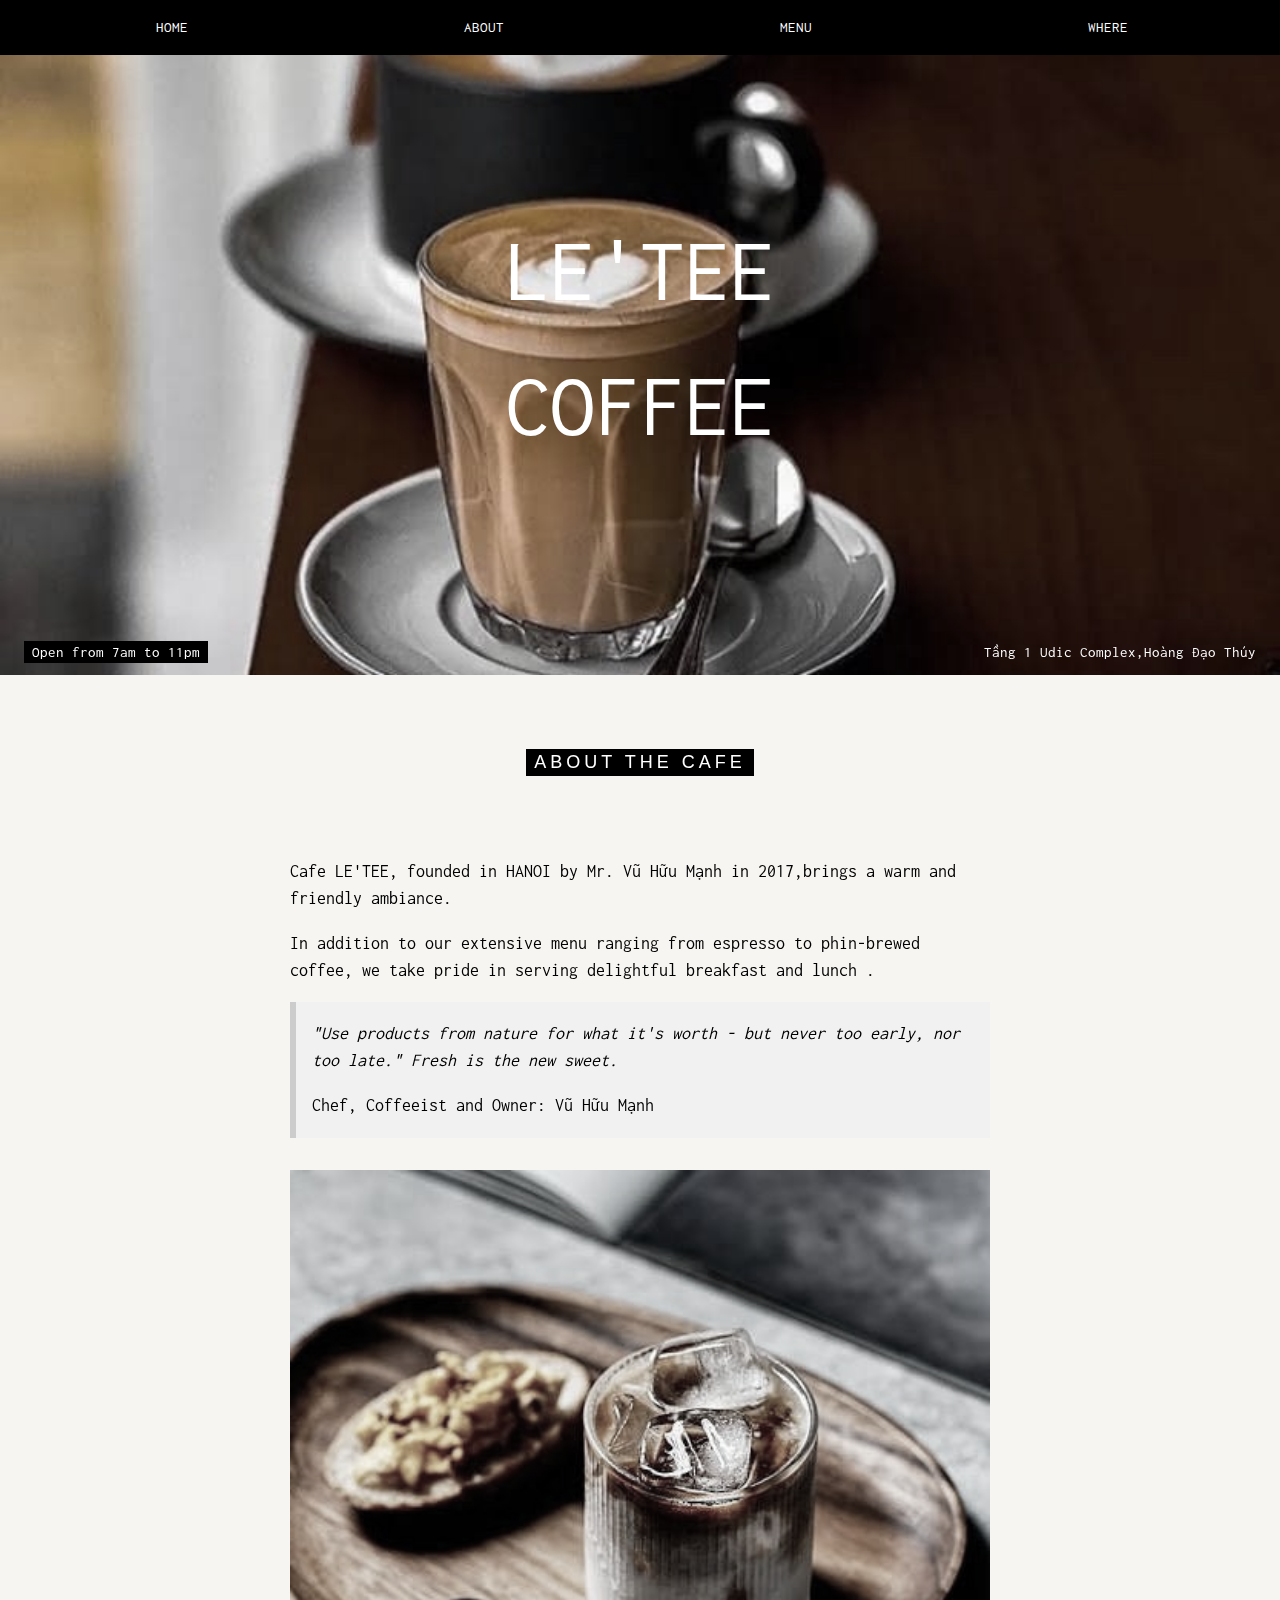
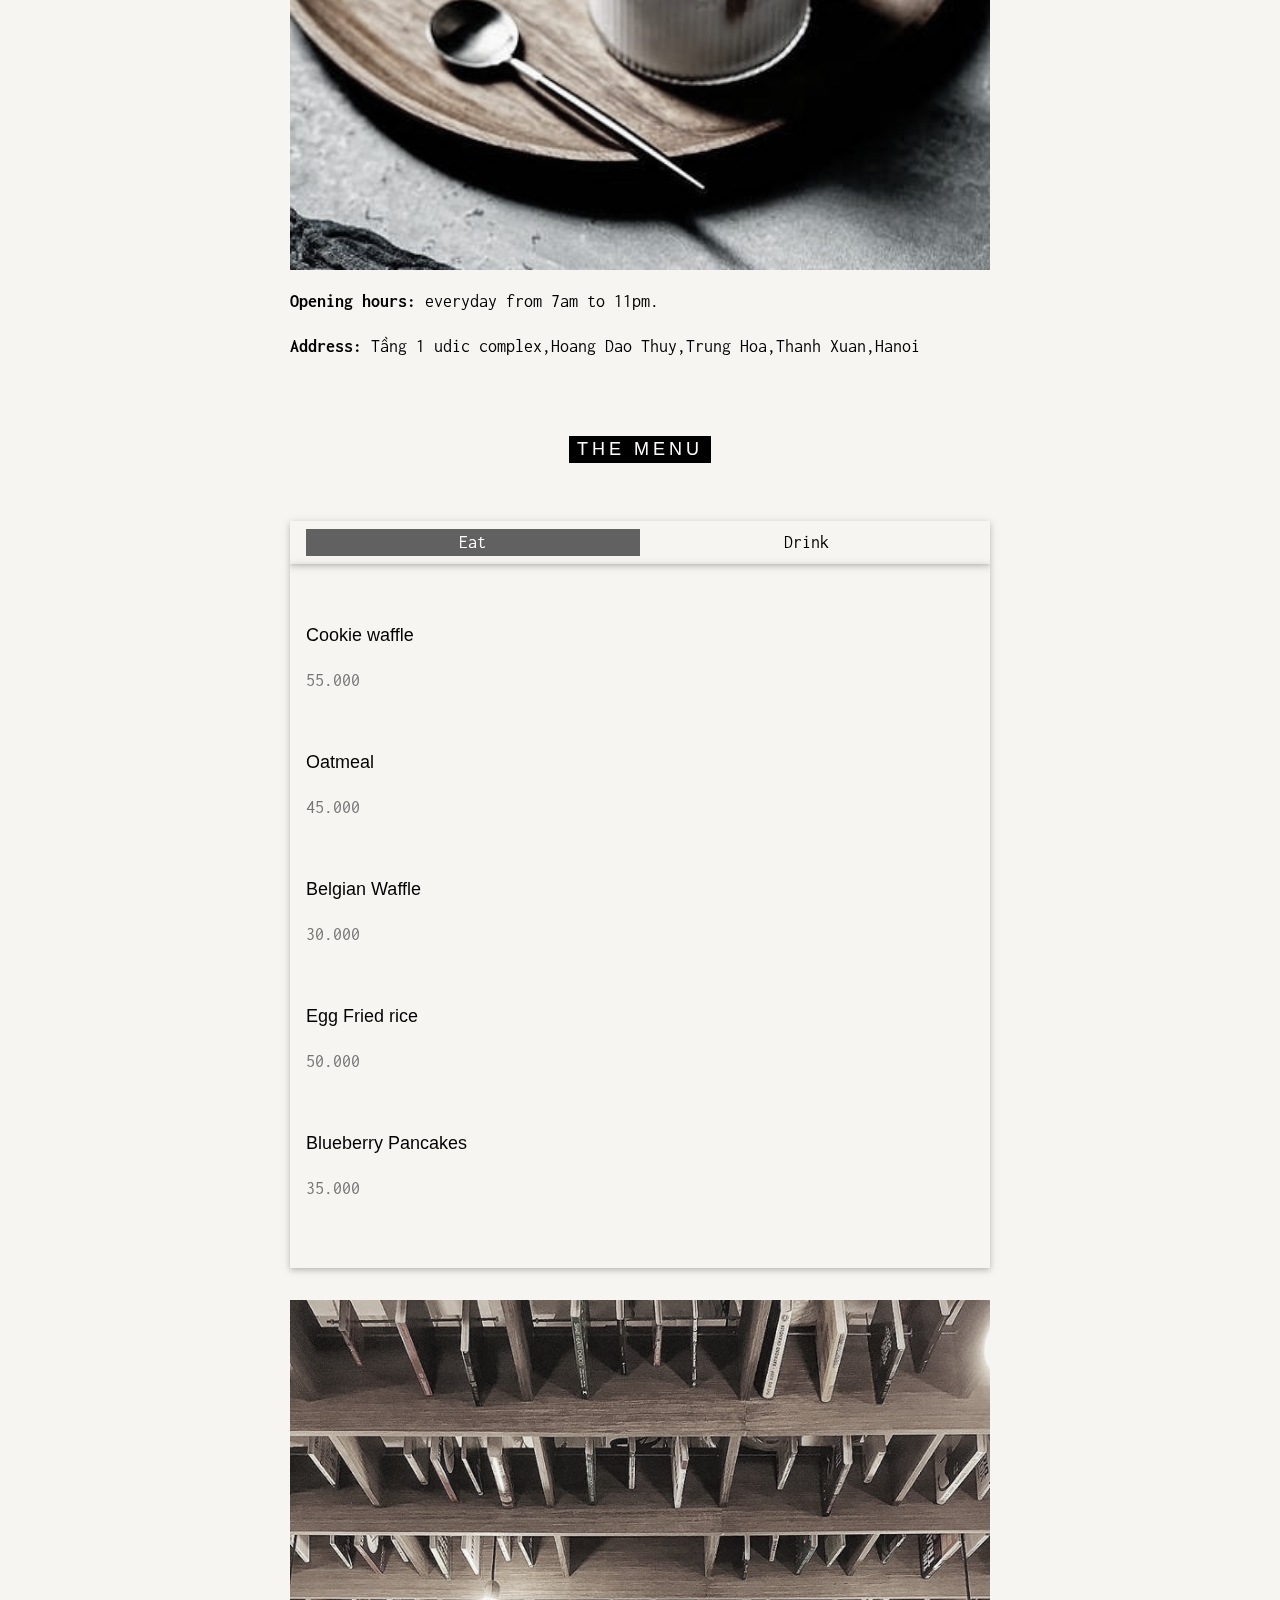
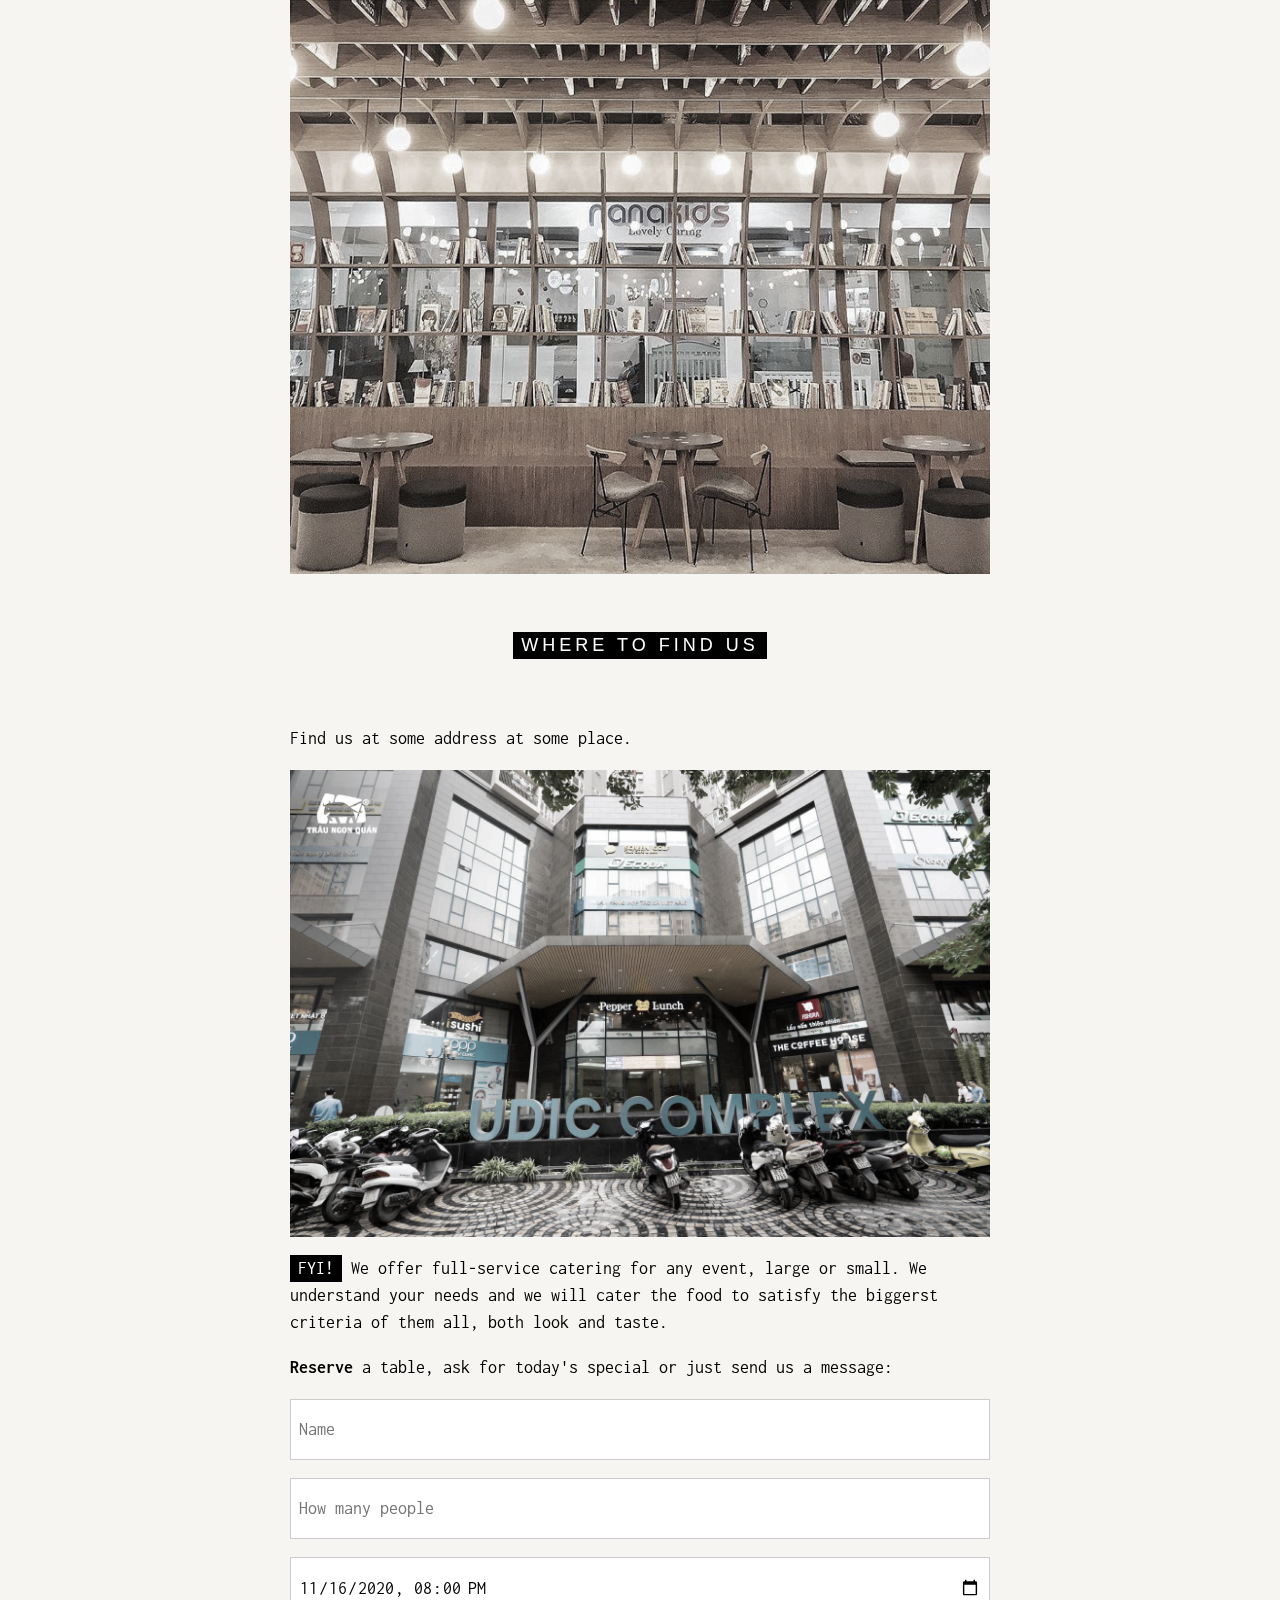
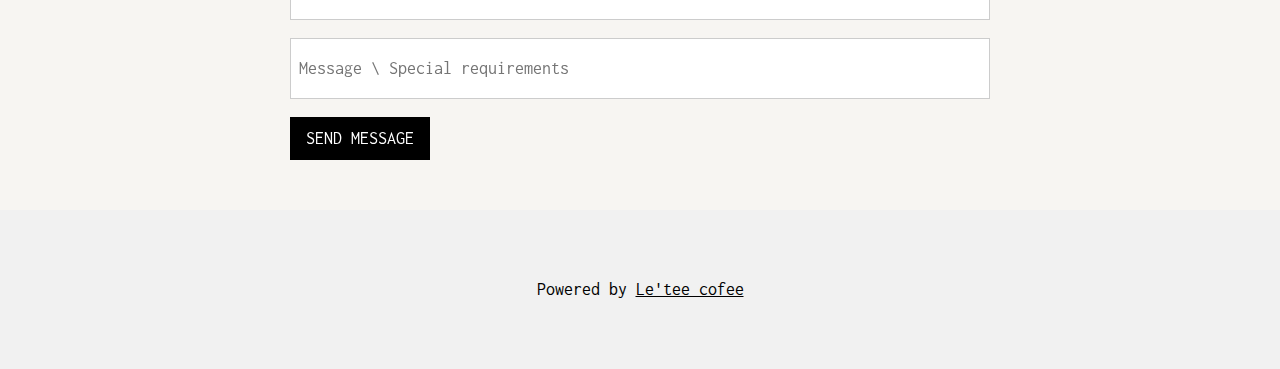
==== index.html @ 6c0d1a8f "capnhap9" ====
<!DOCTYPE html>
<html>
<head>
<title>LE'TEE COFFEE</title>
<meta charset="UTF-8">
<meta name="viewport" content="width=device-width, initial-scale=1">
<link rel="stylesheet" href="https://www.w3schools.com/w3css/4/w3.css">
<link rel="stylesheet" href="https://fonts.googleapis.com/css?family=Inconsolata">
<style>
body, html {
  height: 100%;
  font-family: "Inconsolata", sans-serif;
}

.bgimg {
  background-position: center;
  background-size: cover;
  background-image: url("/images/Anhcafe.1.jpg");
  min-height: 75%;
}

.menu {
  display: none;
}
</style>
</head>
<body>

<!-- Links (sit on top) -->
<div class="w3-top">
  <div class="w3-row w3-padding w3-black">
    <div class="w3-col s3">
      <a href="#" class="w3-button w3-block w3-black">HOME</a>
    </div>
    <div class="w3-col s3">
      <a href="#about" class="w3-button w3-block w3-black">ABOUT</a>
    </div>
    <div class="w3-col s3">
      <a href="#menu" class="w3-button w3-block w3-black">MENU</a>
    </div>
    <div class="w3-col s3">
      <a href="#where" class="w3-button w3-block w3-black">WHERE</a>
    </div>
  </div>
</div>

<!-- Header with image -->
<header class="bgimg w3-display-container w3-grayscale-min" id="home">
  <div class="w3-display-bottomleft w3-center w3-padding-large w3-hide-small">
    <span class="w3-tag">Open from 7am to 11pm</span>
  </div>
  <div class="w3-display-middle w3-center">
    <span class="w3-text-white" style="font-size:90px">LE'TEE<br>COFFEE</span>
  </div>
  <div class="w3-display-bottomright w3-center w3-padding-large">
    <span class="w3-text-white">Tầng 1 Udic Complex,Hoàng Đạo Thúy</span>
  </div>
</header>

<!-- Add a background color and large text to the whole page -->
<div class="w3-sand w3-grayscale w3-large">

<!-- About Container -->
<div class="w3-container" id="about">
  <div class="w3-content" style="max-width:700px">
    <h5 class="w3-center w3-padding-64"><span class="w3-tag w3-wide">ABOUT THE CAFE</span></h5>
    <p>Cafe LE'TEE, founded in HANOI by Mr. Vũ Hữu Mạnh in 2017,brings a warm and friendly ambiance.</p>
    <p>In addition to our extensive menu ranging from espresso to phin-brewed coffee, we take pride in serving delightful breakfast and lunch .</p>
    <div class="w3-panel w3-leftbar w3-light-grey">
      <p><i>"Use products from nature for what it's worth - but never too early, nor too late." Fresh is the new sweet.</i></p>
      <p>Chef, Coffeeist and Owner: Vũ Hữu Mạnh</p>
    </div>
    <img src="/images/Anhcafe.2.jpg" style="width:100%;max-width:1000px" class="w3-margin-top">
    <p><strong>Opening hours:</strong> everyday from 7am to 11pm.</p>
    <p><strong>Address:</strong> Tầng 1 udic complex,Hoang Dao Thuy,Trung Hoa,Thanh Xuan,Hanoi</p>
  </div>
</div>

<!-- Menu Container -->
<div class="w3-container" id="menu">
  <div class="w3-content" style="max-width:700px">
 
    <h5 class="w3-center w3-padding-48"><span class="w3-tag w3-wide">THE MENU</span></h5>
  
    <div class="w3-row w3-center w3-card w3-padding">
      <a href="javascript:void(0)" onclick="openMenu(event, 'Eat');" id="myLink">
        <div class="w3-col s6 tablink">Eat</div>
      </a>
      <a href="javascript:void(0)" onclick="openMenu(event, 'Drinks');">
        <div class="w3-col s6 tablink">Drink</div>
      </a>
    </div>

    <div id="Eat" class="w3-container menu w3-padding-48 w3-card">
      <h5>Cookie waffle</h5>
      <p class="w3-text-grey"> 55.000</p><br>
    
      <h5>Oatmeal</h5>
      <p class="w3-text-grey"> 45.000</p><br>
    
      <h5>Belgian Waffle</h5>
      <p class="w3-text-grey"> 30.000</p><br>
    
      <h5>Egg Fried rice</h5>
      <p class="w3-text-grey"> 50.000</p><br>
    
      <h5>Blueberry Pancakes</h5>
      <p class="w3-text-grey"> 35.000</p>
    </div>

    <div id="Drinks" class="w3-container menu w3-padding-48 w3-card">
      <h5>Brown Coffee</h5>
      <p class="w3-text-grey"> 35.000</p><br>
    
      <h5>Chocolover</h5>
      <p class="w3-text-grey"> 50.000</p><br>
    
      <h5>Cappuccino</h5>
      <p class="w3-text-grey"> 50.000</p><br>
    
      <h5>Latte</h5>
      <p class="w3-text-grey"> 55.000</p><br>
    
      <h5>Espresso</h5>
      <p class="w3-text-grey">45.000</p>
    </div>  
    <img src="/images/Anhcafe.4.jpg" style="width:100%;max-width:1000px;margin-top:32px;">
  </div>
</div>

<!-- Contact/Area Container -->
<div class="w3-container" id="where" style="padding-bottom:32px;">
  <div class="w3-content" style="max-width:700px">
    <h5 class="w3-center w3-padding-48"><span class="w3-tag w3-wide">WHERE TO FIND US</span></h5>
    <p>Find us at some address at some place.</p>
    <img src="/images/Anhcafe.5.jpg" class="w3-image" style="width:100%">
    <p><span class="w3-tag">FYI!</span> We offer full-service catering for any event, large or small. We understand your needs and we will cater the food to satisfy the biggerst criteria of them all, both look and taste.</p>
    <p><strong>Reserve</strong> a table, ask for today's special or just send us a message:</p>
    <form action="/action_page.php" target="_blank">
      <p><input class="w3-input w3-padding-16 w3-border" type="text" placeholder="Name" required name="Name"></p>
      <p><input class="w3-input w3-padding-16 w3-border" type="number" placeholder="How many people" required name="People"></p>
      <p><input class="w3-input w3-padding-16 w3-border" type="datetime-local" placeholder="Date and time" required name="date" value="2020-11-16T20:00"></p>
      <p><input class="w3-input w3-padding-16 w3-border" type="text" placeholder="Message \ Special requirements" required name="Message"></p>
      <p><button class="w3-button w3-black" type="submit">SEND MESSAGE</button></p>
    </form>
  </div>
</div>

<!-- End page content -->
</div>

<!-- Footer -->
<footer class="w3-center w3-light-grey w3-padding-48 w3-large">
  <p>Powered by <a href="https://www.w3schools.com/w3css/default.asp" title="W3.CSS" target="_blank" class="w3-hover-text-green">Le'tee cofee</a></p>
</footer>

<script>
// Tabbed Menu
function openMenu(evt, menuName) {
  var i, x, tablinks;
  x = document.getElementsByClassName("menu");
  for (i = 0; i < x.length; i++) {
    x[i].style.display = "none";
  }
  tablinks = document.getElementsByClassName("tablink");
  for (i = 0; i < x.length; i++) {
    tablinks[i].className = tablinks[i].className.replace(" w3-dark-grey", "");
  }
  document.getElementById(menuName).style.display = "block";
  evt.currentTarget.firstElementChild.className += " w3-dark-grey";
}
document.getElementById("myLink").click();
</script>

</body>
</html>
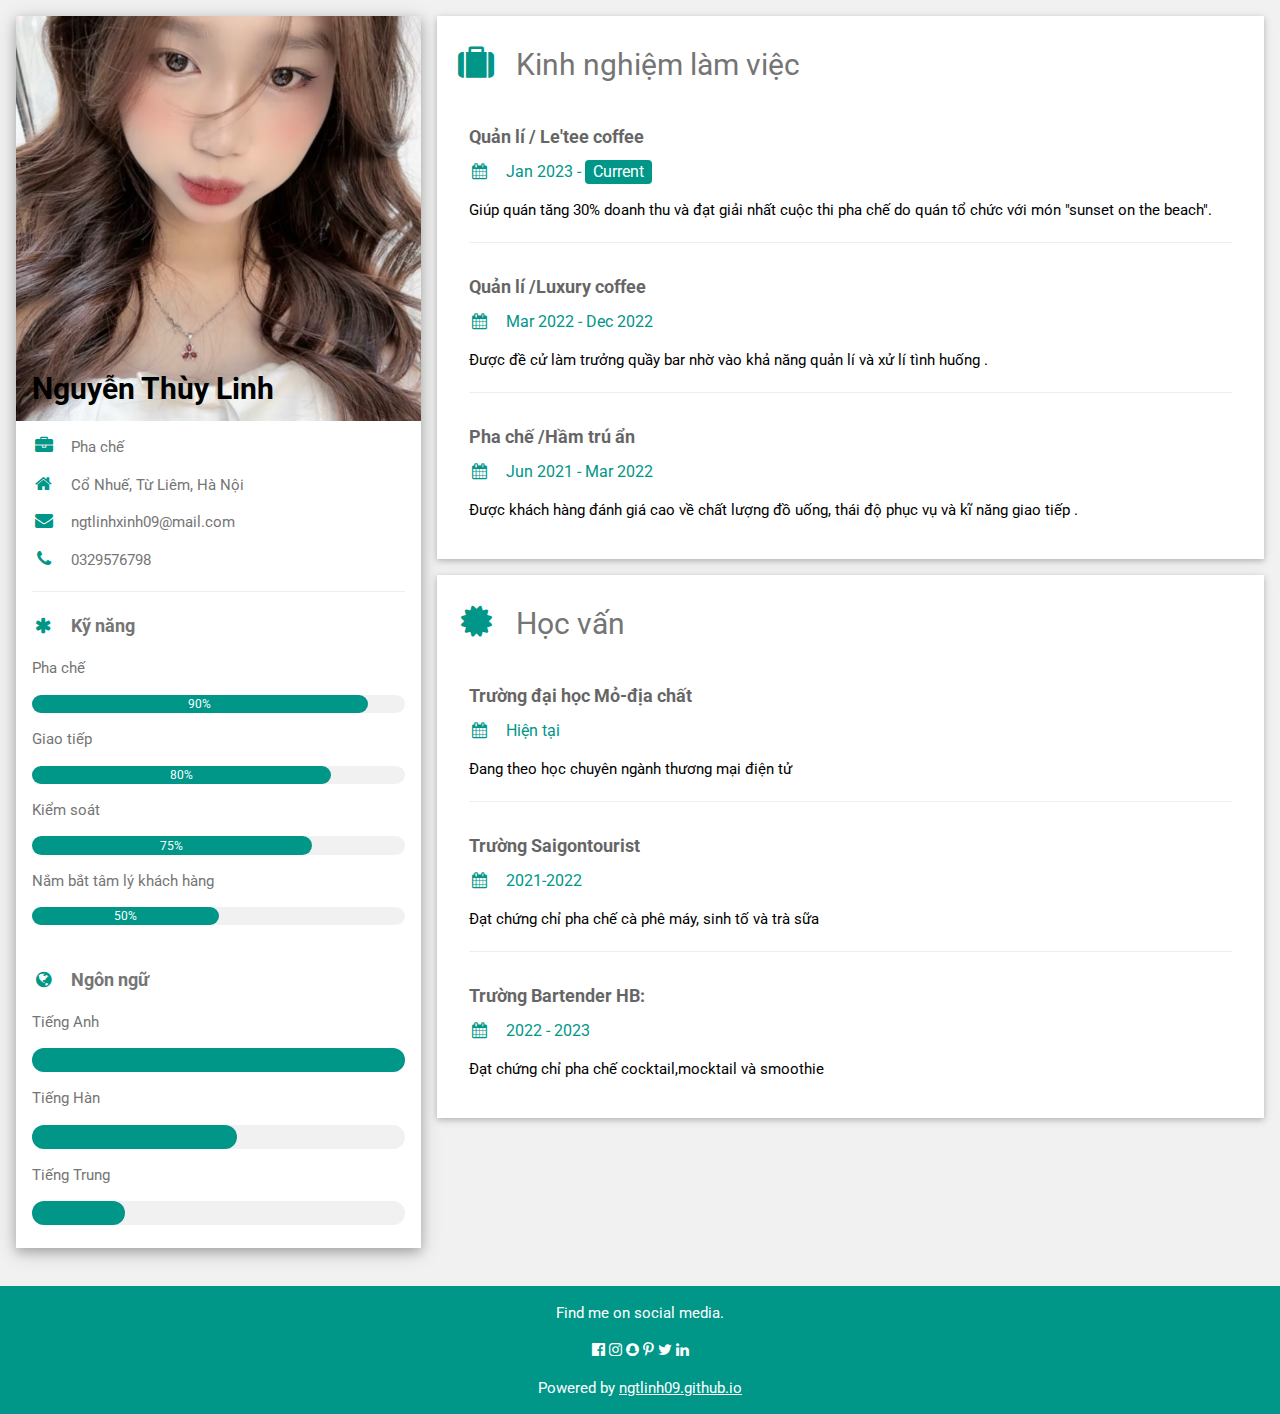
==== commit 29690aa0: "capnhap11" ====
--- a/index.html
+++ b/index.html
@@ -1,176 +1,147 @@
 <!DOCTYPE html>
 <html>
 <head>
-<title>LE'TEE COFFEE</title>
+<title>Nguyen Thuy Linh</title>
 <meta charset="UTF-8">
 <meta name="viewport" content="width=device-width, initial-scale=1">
 <link rel="stylesheet" href="https://www.w3schools.com/w3css/4/w3.css">
-<link rel="stylesheet" href="https://fonts.googleapis.com/css?family=Inconsolata">
-<style>
-body, html {
-  height: 100%;
-  font-family: "Inconsolata", sans-serif;
-}
+<link rel='stylesheet' href='https://fonts.googleapis.com/css?family=Roboto'>
+<link rel="stylesheet" href="https://cdnjs.cloudflare.com/ajax/libs/font-awesome/4.7.0/css/font-awesome.min.css">
+<link rel="stylesheet" href="css/styles.css">
+</head>
+<body class="w3-light-grey">
 
-.bgimg {
-  background-position: center;
-  background-size: cover;
-  background-image: url("/images/Anhcafe.1.jpg");
-  min-height: 75%;
-}
+<!-- Page Container -->
+<div class="w3-content w3-margin-top" style="max-width:1400px;">
 
-.menu {
-  display: none;
-}
-</style>
-</head>
-<body>
+  <!-- The Grid -->
+  <div class="w3-row-padding">
+  
+    <!-- Left Column -->
+    <div class="w3-third">
+    
+      <div class="w3-white w3-text-grey w3-card-4">
+        <div class="w3-display-container">
+          <img src="/images/ngtlinh1.jpg" style="width:100%" alt="Avatar">
+          <div class="w3-display-bottomleft w3-container w3-text-black">
+            <h2><strong>Nguyễn Thùy Linh</strong></h2>
+          </div>
+        </div>
+        <div class="w3-container">
+          <p><i class="fa fa-briefcase fa-fw w3-margin-right w3-large w3-text-teal"></i>Pha chế</p>
+          <p><i class="fa fa-home fa-fw w3-margin-right w3-large w3-text-teal"></i>Cổ Nhuế, Từ Liêm, Hà Nội</p>
+          <p><i class="fa fa-envelope fa-fw w3-margin-right w3-large w3-text-teal"></i>ngtlinhxinh09@mail.com</p>
+          <p><i class="fa fa-phone fa-fw w3-margin-right w3-large w3-text-teal"></i>0329576798</p>
+          <hr>
 
-<!-- Links (sit on top) -->
-<div class="w3-top">
-  <div class="w3-row w3-padding w3-black">
-    <div class="w3-col s3">
-      <a href="#" class="w3-button w3-block w3-black">HOME</a>
+          <p class="w3-large"><b><i class="fa fa-asterisk fa-fw w3-margin-right w3-text-teal"></i>Kỹ năng</b></p>
+          <p>Pha chế</p>
+          <div class="w3-light-grey w3-round-xlarge w3-small">
+            <div class="w3-container w3-center w3-round-xlarge w3-teal" style="width:90%">90%</div>
+          </div>
+          <p>Giao tiếp </p>
+          <div class="w3-light-grey w3-round-xlarge w3-small">
+            <div class="w3-container w3-center w3-round-xlarge w3-teal" style="width:80%">
+              <div class="w3-center w3-text-white">80%</div>
+            </div>
+          </div>
+          <p>Kiểm soát</p>
+          <div class="w3-light-grey w3-round-xlarge w3-small">
+            <div class="w3-container w3-center w3-round-xlarge w3-teal" style="width:75%">75%</div>
+          </div>
+          <p>Nắm bắt tâm lý khách hàng </p>
+          <div class="w3-light-grey w3-round-xlarge w3-small">
+            <div class="w3-container w3-center w3-round-xlarge w3-teal" style="width:50%">50%</div>
+          </div>
+          <br>
+
+          <p class="w3-large w3-text-theme"><b><i class="fa fa-globe fa-fw w3-margin-right w3-text-teal"></i>Ngôn ngữ </b></p>
+          <p>Tiếng Anh</p>
+          <div class="w3-light-grey w3-round-xlarge">
+            <div class="w3-round-xlarge w3-teal" style="height:24px;width:100%"></div>
+          </div>
+          <p>Tiếng Hàn</p>
+          <div class="w3-light-grey w3-round-xlarge">
+            <div class="w3-round-xlarge w3-teal" style="height:24px;width:55%"></div>
+          </div>
+          <p>Tiếng Trung</p>
+          <div class="w3-light-grey w3-round-xlarge">
+            <div class="w3-round-xlarge w3-teal" style="height:24px;width:25%"></div>
+          </div>
+          <br>
+        </div>
+      </div><br>
+
+    <!-- End Left Column -->
     </div>
-    <div class="w3-col s3">
-      <a href="#about" class="w3-button w3-block w3-black">ABOUT</a>
+
+    <!-- Right Column -->
+    <div class="w3-twothird">
+    
+      <div class="w3-container w3-card w3-white w3-margin-bottom">
+        <h2 class="w3-text-grey w3-padding-16"><i class="fa fa-suitcase fa-fw w3-margin-right w3-xxlarge w3-text-teal"></i>Kinh nghiệm làm việc </h2>
+        <div class="w3-container">
+          <h5 class="w3-opacity"><b>Quản lí / Le'tee coffee </b></h5>
+          <h6 class="w3-text-teal"><i class="fa fa-calendar fa-fw w3-margin-right"></i>Jan 2023 - <span class="w3-tag w3-teal w3-round">Current</span></h6>
+          <p> Giúp quán tăng 30% doanh thu và đạt giải nhất cuộc thi pha chế do quán tổ chức với món "sunset on the beach".</p>
+          <hr>
+        </div>
+        <div class="w3-container">
+          <h5 class="w3-opacity"><b>Quản lí /Luxury coffee </b></h5>
+          <h6 class="w3-text-teal"><i class="fa fa-calendar fa-fw w3-margin-right"></i>Mar 2022 - Dec 2022
+          </h6>
+          <p>Được đề cử làm trưởng quầy bar nhờ vào khả năng quản lí và xử lí tình huống .</p>
+          <hr>
+        </div>
+        <div class="w3-container">
+          <h5 class="w3-opacity"><b>Pha chế /Hầm trú ẩn </b></h5>
+          <h6 class="w3-text-teal"><i class="fa fa-calendar fa-fw w3-margin-right"></i>Jun 2021 - Mar 2022</h6>
+          <p>Được khách hàng đánh giá cao về chất lượng đồ uống, thái độ phục vụ và kĩ năng giao tiếp . </p><br>
+        </div>
+      </div>
+
+      <div class="w3-container w3-card w3-white">
+        <h2 class="w3-text-grey w3-padding-16"><i class="fa fa-certificate fa-fw w3-margin-right w3-xxlarge w3-text-teal"></i>Học vấn </h2>
+        <div class="w3-container">
+          <h5 class="w3-opacity"><b>Trường đại học Mỏ-địa chất </b></h5>
+          <h6 class="w3-text-teal"><i class="fa fa-calendar fa-fw w3-margin-right"></i>Hiện tại</h6>
+          <p>Đang theo học chuyên ngành thương mại điện tử </p>
+          <hr>
+        </div>
+        <div class="w3-container">
+          <h5 class="w3-opacity"><b>Trường Saigontourist</b></h5>
+          <h6 class="w3-text-teal"><i class="fa fa-calendar fa-fw w3-margin-right"></i>2021-2022</h6>
+          <p>Đạt chứng chỉ pha chế cà phê máy, sinh tố và trà sữa </p>
+          <hr>
+        </div>
+        <div class="w3-container">
+          <h5 class="w3-opacity"><b>Trường Bartender HB:</b></h5>
+          <h6 class="w3-text-teal"><i class="fa fa-calendar fa-fw w3-margin-right"></i>2022 - 2023</h6>
+          <p>Đạt chứng chỉ pha chế cocktail,mocktail và smoothie </p><br>
+        </div>
+      </div>
+
+    <!-- End Right Column -->
     </div>
-    <div class="w3-col s3">
-      <a href="#menu" class="w3-button w3-block w3-black">MENU</a>
-    </div>
-    <div class="w3-col s3">
-      <a href="#where" class="w3-button w3-block w3-black">WHERE</a>
-    </div>
+    
+  <!-- End Grid -->
   </div>
+  
+  <!-- End Page Container -->
 </div>
 
-<!-- Header with image -->
-<header class="bgimg w3-display-container w3-grayscale-min" id="home">
-  <div class="w3-display-bottomleft w3-center w3-padding-large w3-hide-small">
-    <span class="w3-tag">Open from 7am to 11pm</span>
-  </div>
-  <div class="w3-display-middle w3-center">
-    <span class="w3-text-white" style="font-size:90px">LE'TEE<br>COFFEE</span>
-  </div>
-  <div class="w3-display-bottomright w3-center w3-padding-large">
-    <span class="w3-text-white">Tầng 1 Udic Complex,Hoàng Đạo Thúy</span>
-  </div>
-</header>
-
-<!-- Add a background color and large text to the whole page -->
-<div class="w3-sand w3-grayscale w3-large">
-
-<!-- About Container -->
-<div class="w3-container" id="about">
-  <div class="w3-content" style="max-width:700px">
-    <h5 class="w3-center w3-padding-64"><span class="w3-tag w3-wide">ABOUT THE CAFE</span></h5>
-    <p>Cafe LE'TEE, founded in HANOI by Mr. Vũ Hữu Mạnh in 2017,brings a warm and friendly ambiance.</p>
-    <p>In addition to our extensive menu ranging from espresso to phin-brewed coffee, we take pride in serving delightful breakfast and lunch .</p>
-    <div class="w3-panel w3-leftbar w3-light-grey">
-      <p><i>"Use products from nature for what it's worth - but never too early, nor too late." Fresh is the new sweet.</i></p>
-      <p>Chef, Coffeeist and Owner: Vũ Hữu Mạnh</p>
-    </div>
-    <img src="/images/Anhcafe.2.jpg" style="width:100%;max-width:1000px" class="w3-margin-top">
-    <p><strong>Opening hours:</strong> everyday from 7am to 11pm.</p>
-    <p><strong>Address:</strong> Tầng 1 udic complex,Hoang Dao Thuy,Trung Hoa,Thanh Xuan,Hanoi</p>
-  </div>
-</div>
-
-<!-- Menu Container -->
-<div class="w3-container" id="menu">
-  <div class="w3-content" style="max-width:700px">
- 
-    <h5 class="w3-center w3-padding-48"><span class="w3-tag w3-wide">THE MENU</span></h5>
-  
-    <div class="w3-row w3-center w3-card w3-padding">
-      <a href="javascript:void(0)" onclick="openMenu(event, 'Eat');" id="myLink">
-        <div class="w3-col s6 tablink">Eat</div>
-      </a>
-      <a href="javascript:void(0)" onclick="openMenu(event, 'Drinks');">
-        <div class="w3-col s6 tablink">Drink</div>
-      </a>
-    </div>
-
-    <div id="Eat" class="w3-container menu w3-padding-48 w3-card">
-      <h5>Cookie waffle</h5>
-      <p class="w3-text-grey"> 55.000</p><br>
-    
-      <h5>Oatmeal</h5>
-      <p class="w3-text-grey"> 45.000</p><br>
-    
-      <h5>Belgian Waffle</h5>
-      <p class="w3-text-grey"> 30.000</p><br>
-    
-      <h5>Egg Fried rice</h5>
-      <p class="w3-text-grey"> 50.000</p><br>
-    
-      <h5>Blueberry Pancakes</h5>
-      <p class="w3-text-grey"> 35.000</p>
-    </div>
-
-    <div id="Drinks" class="w3-container menu w3-padding-48 w3-card">
-      <h5>Brown Coffee</h5>
-      <p class="w3-text-grey"> 35.000</p><br>
-    
-      <h5>Chocolover</h5>
-      <p class="w3-text-grey"> 50.000</p><br>
-    
-      <h5>Cappuccino</h5>
-      <p class="w3-text-grey"> 50.000</p><br>
-    
-      <h5>Latte</h5>
-      <p class="w3-text-grey"> 55.000</p><br>
-    
-      <h5>Espresso</h5>
-      <p class="w3-text-grey">45.000</p>
-    </div>  
-    <img src="/images/Anhcafe.4.jpg" style="width:100%;max-width:1000px;margin-top:32px;">
-  </div>
-</div>
-
-<!-- Contact/Area Container -->
-<div class="w3-container" id="where" style="padding-bottom:32px;">
-  <div class="w3-content" style="max-width:700px">
-    <h5 class="w3-center w3-padding-48"><span class="w3-tag w3-wide">WHERE TO FIND US</span></h5>
-    <p>Find us at some address at some place.</p>
-    <img src="/images/Anhcafe.5.jpg" class="w3-image" style="width:100%">
-    <p><span class="w3-tag">FYI!</span> We offer full-service catering for any event, large or small. We understand your needs and we will cater the food to satisfy the biggerst criteria of them all, both look and taste.</p>
-    <p><strong>Reserve</strong> a table, ask for today's special or just send us a message:</p>
-    <form action="/action_page.php" target="_blank">
-      <p><input class="w3-input w3-padding-16 w3-border" type="text" placeholder="Name" required name="Name"></p>
-      <p><input class="w3-input w3-padding-16 w3-border" type="number" placeholder="How many people" required name="People"></p>
-      <p><input class="w3-input w3-padding-16 w3-border" type="datetime-local" placeholder="Date and time" required name="date" value="2020-11-16T20:00"></p>
-      <p><input class="w3-input w3-padding-16 w3-border" type="text" placeholder="Message \ Special requirements" required name="Message"></p>
-      <p><button class="w3-button w3-black" type="submit">SEND MESSAGE</button></p>
-    </form>
-  </div>
-</div>
-
-<!-- End page content -->
-</div>
-
-<!-- Footer -->
-<footer class="w3-center w3-light-grey w3-padding-48 w3-large">
-  <p>Powered by <a href="https://www.w3schools.com/w3css/default.asp" title="W3.CSS" target="_blank" class="w3-hover-text-green">Le'tee cofee</a></p>
+<footer class="w3-container w3-teal w3-center w3-margin-top">
+  <p>Find me on social media.</p>
+  <i class="fa fa-facebook-official w3-hover-opacity"></i>
+  <i class="fa fa-instagram w3-hover-opacity"></i>
+  <i class="fa fa-snapchat w3-hover-opacity"></i>
+  <i class="fa fa-pinterest-p w3-hover-opacity"></i>
+  <i class="fa fa-twitter w3-hover-opacity"></i>
+  <i class="fa fa-linkedin w3-hover-opacity"></i>
+  <p>Powered by <a href="https://www.w3schools.com/w3css/default.asp" target="_blank">ngtlinh09.github.io</a></p>
 </footer>
 
-<script>
-// Tabbed Menu
-function openMenu(evt, menuName) {
-  var i, x, tablinks;
-  x = document.getElementsByClassName("menu");
-  for (i = 0; i < x.length; i++) {
-    x[i].style.display = "none";
-  }
-  tablinks = document.getElementsByClassName("tablink");
-  for (i = 0; i < x.length; i++) {
-    tablinks[i].className = tablinks[i].className.replace(" w3-dark-grey", "");
-  }
-  document.getElementById(menuName).style.display = "block";
-  evt.currentTarget.firstElementChild.className += " w3-dark-grey";
-}
-document.getElementById("myLink").click();
-</script>
+
 
 </body>
 </html>
--- a/css/styles.css
+++ b/css/styles.css
@@ -0,0 +1 @@
+html,body,h1,h2,h3,h4,h5,h6 {font-family: "Roboto", sans-serif}